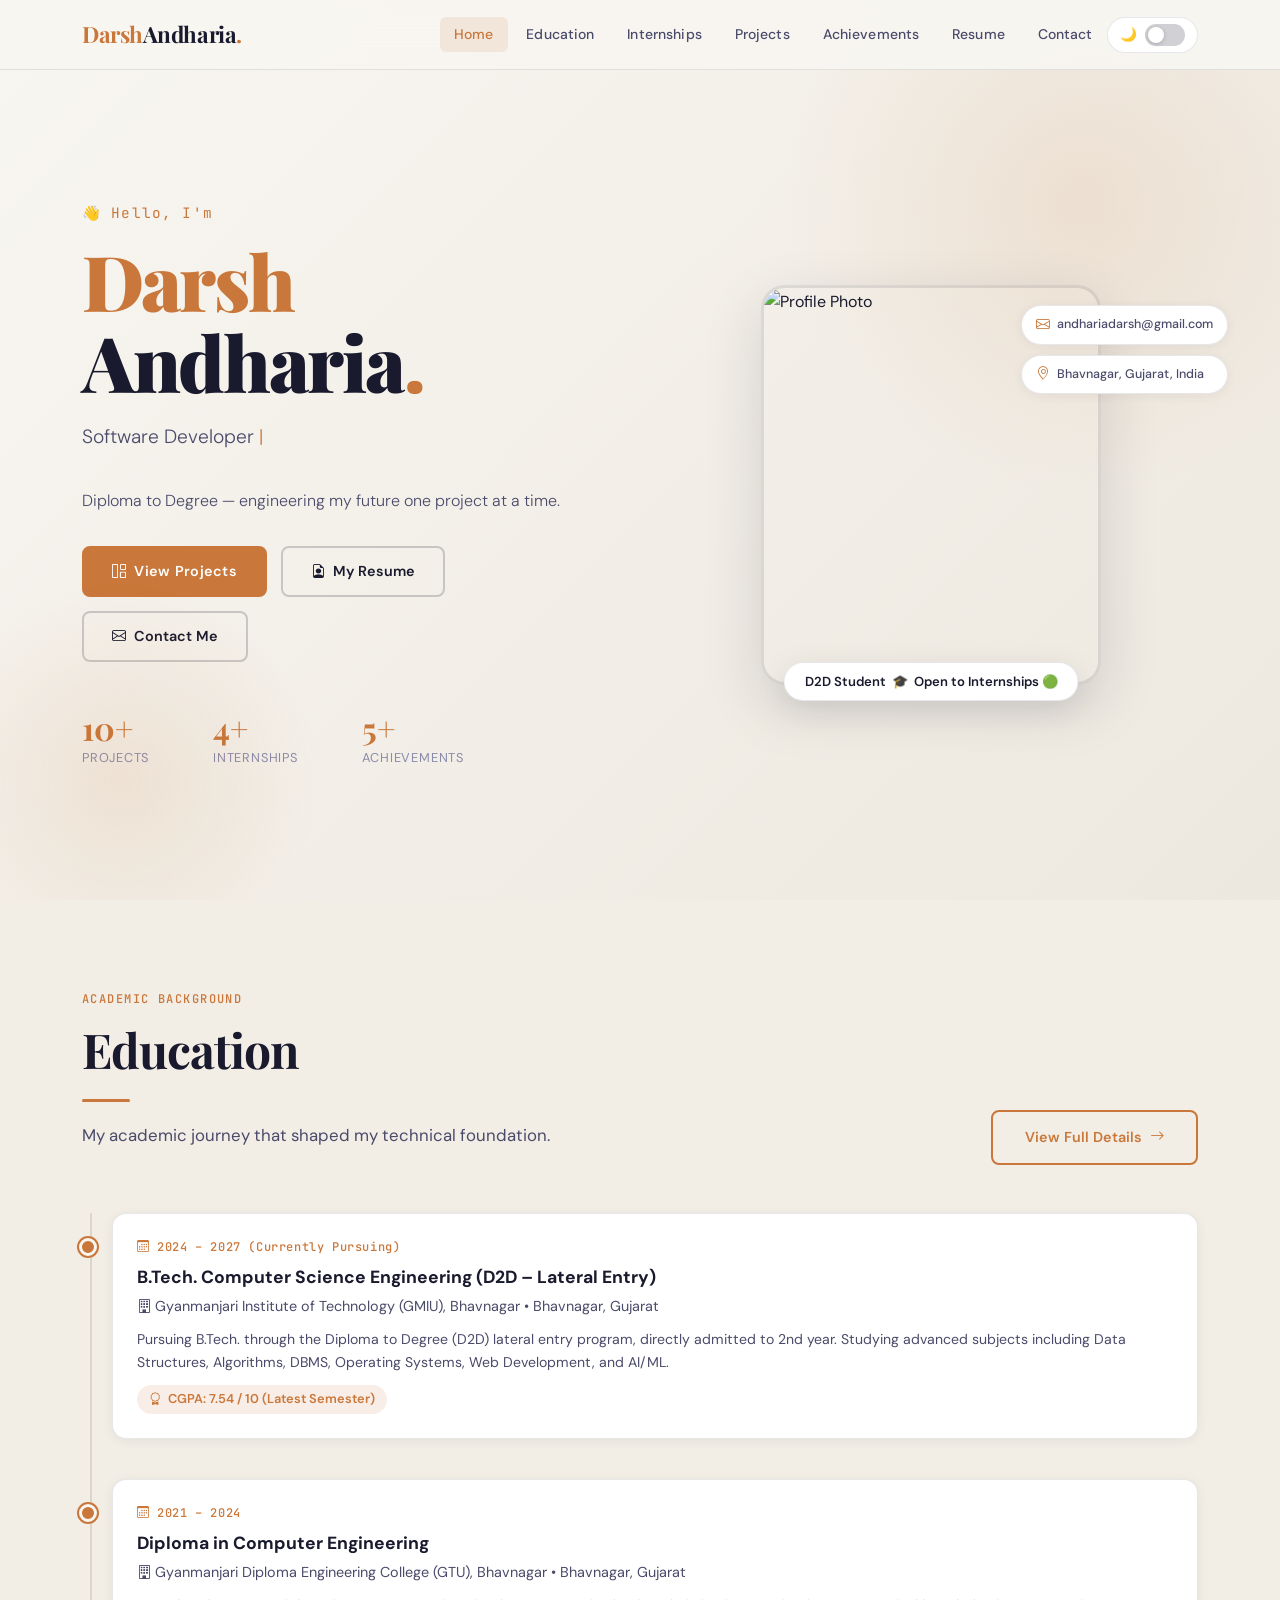
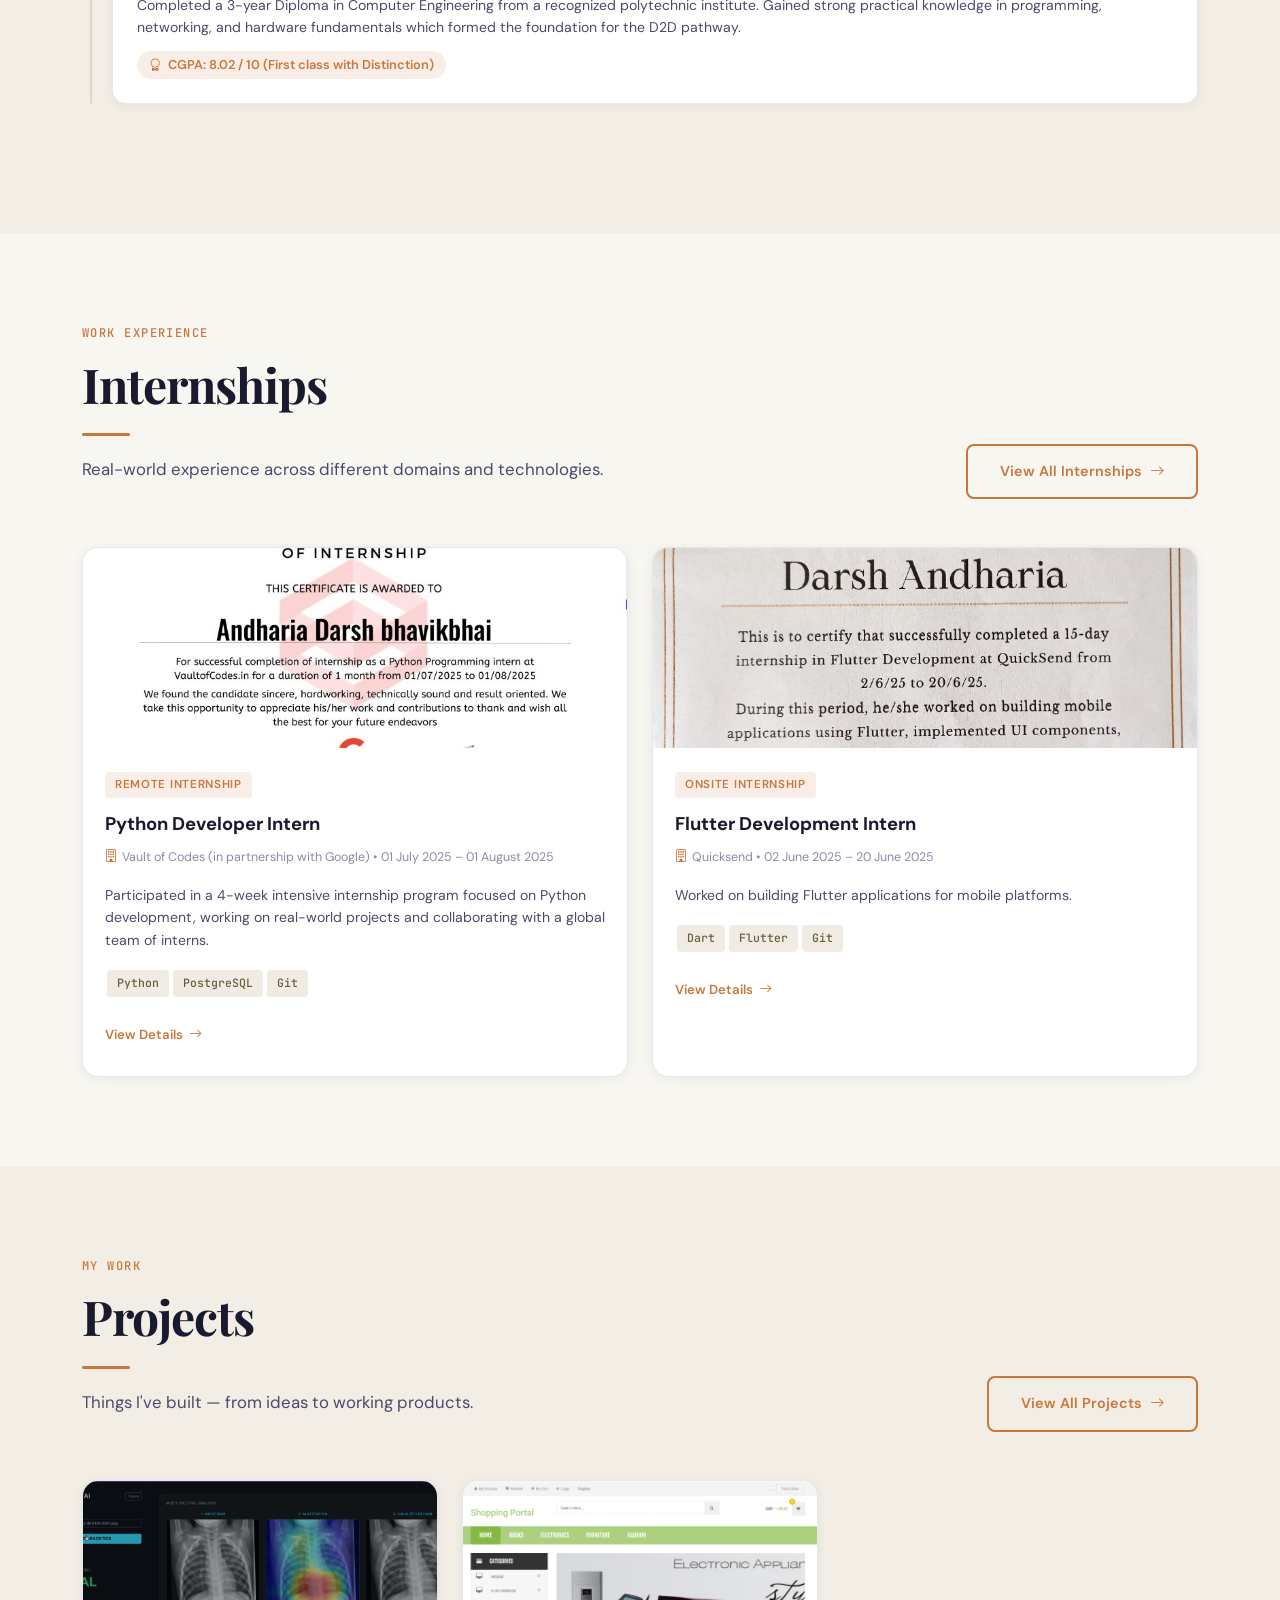
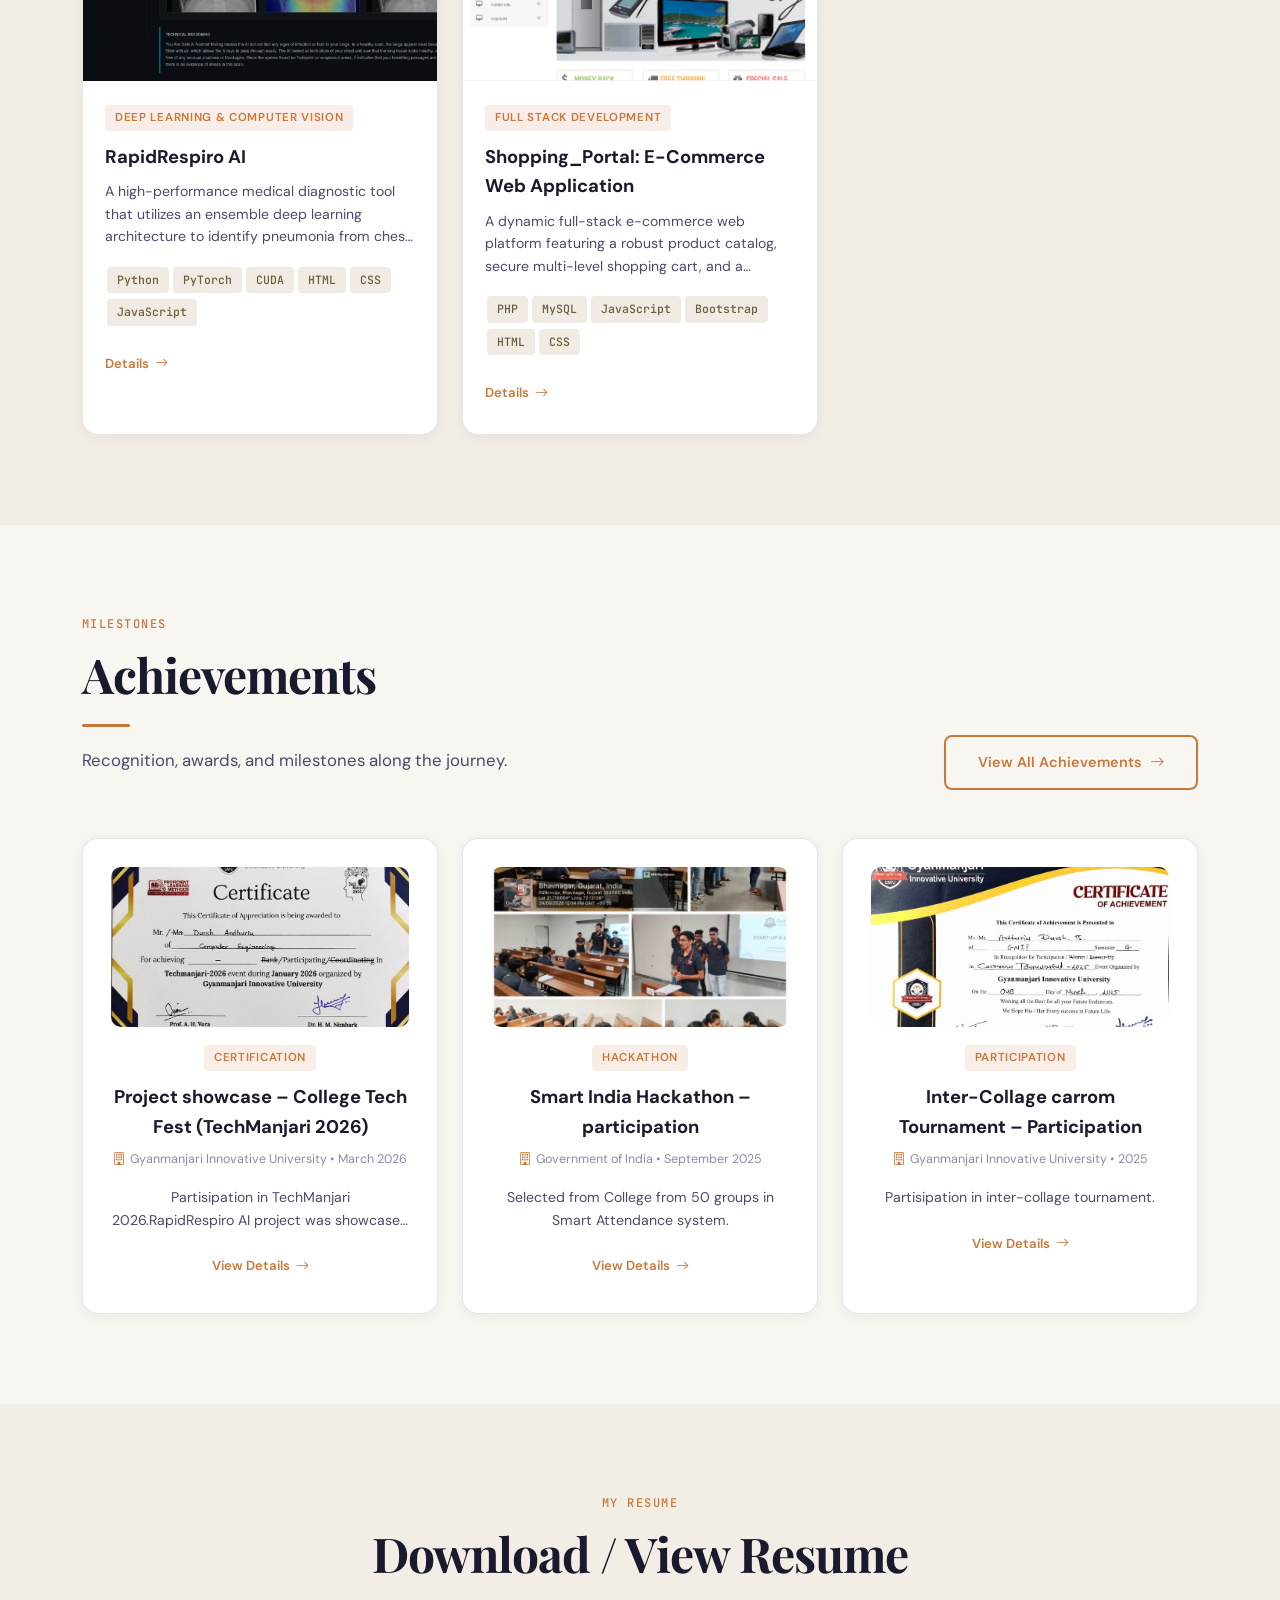
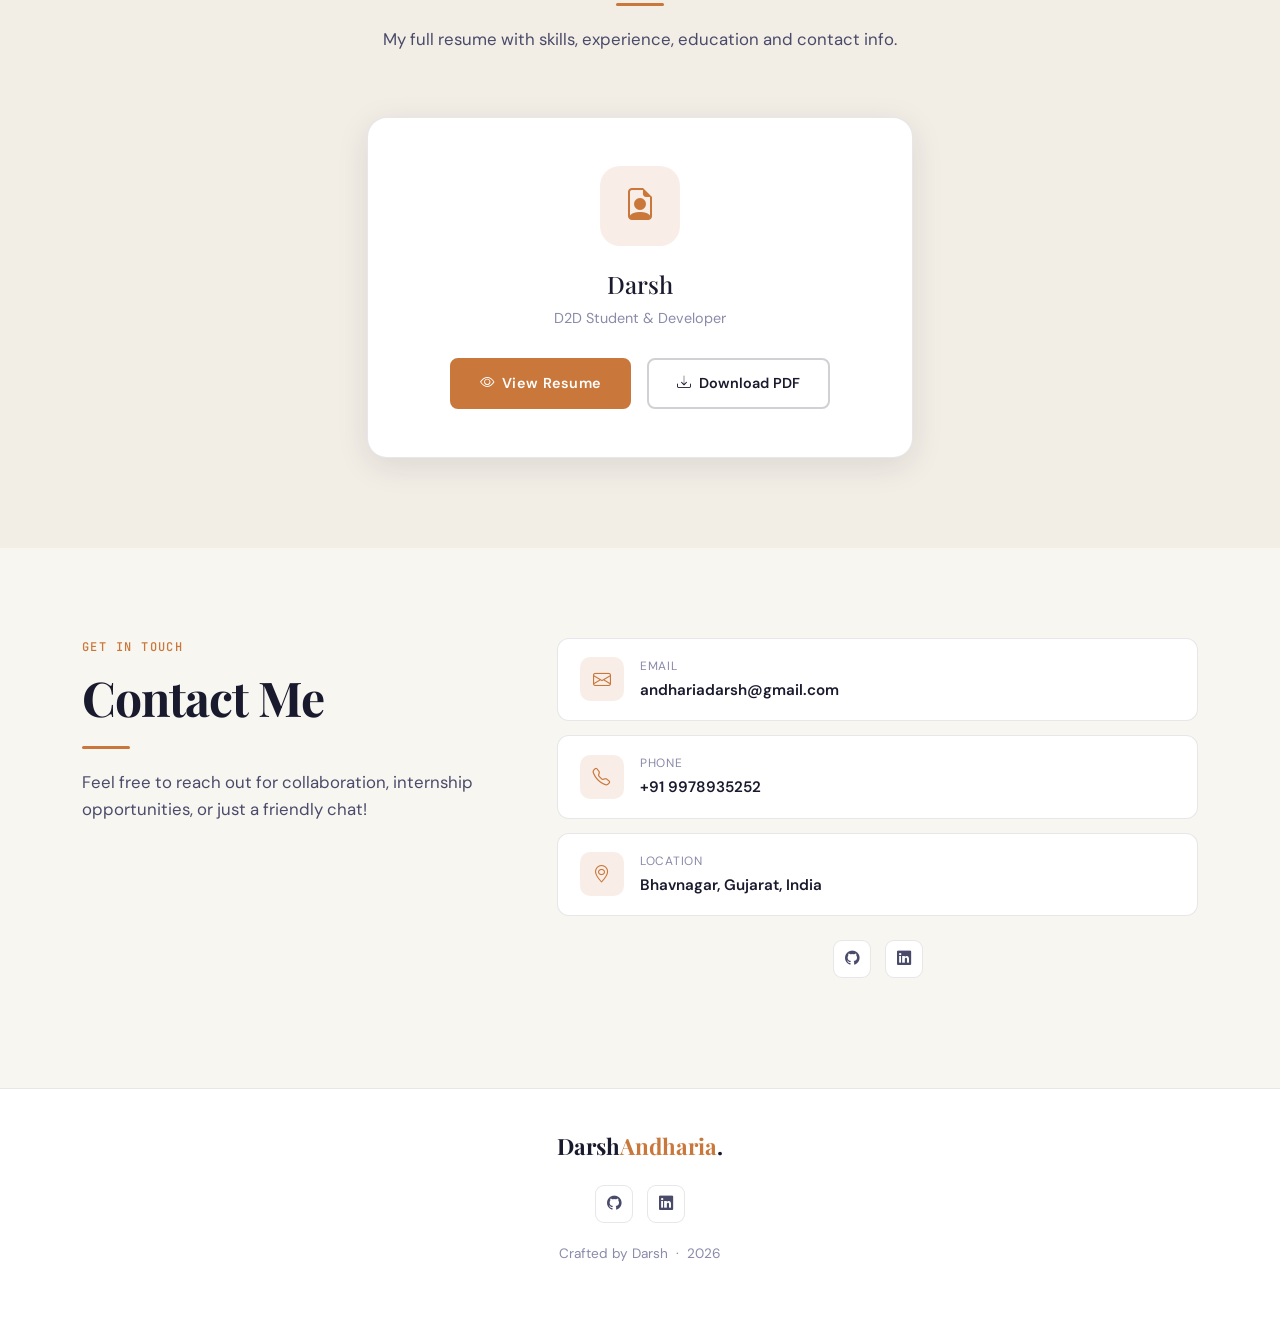
==== index.html @ 73581687 "Add files via upload" ====
<!DOCTYPE html>
<html lang="en" data-theme="light">
<head>
  <meta charset="UTF-8" />
  <meta name="viewport" content="width=device-width, initial-scale=1.0" />
  <meta name="description" content="Portfolio – Education, Internships, Projects & Achievements" />
  <title>Darsh's Portfolio</title>

  <link rel="stylesheet" href="https://cdn.jsdelivr.net/npm/bootstrap@5.3.3/dist/css/bootstrap.min.css" />
  <link rel="stylesheet" href="https://cdn.jsdelivr.net/npm/bootstrap-icons@1.11.3/font/bootstrap-icons.min.css" />
  <link rel="stylesheet" href="css/style.css" />
</head>
<body>

<nav class="navbar navbar-expand-lg">
  <div class="container">
    <a class="navbar-brand" href="index.html">
      <span id="nav-fname">Darsh</span>Andharia<span>.</span>
    </a>

    <div class="d-flex align-items-center gap-3 order-lg-last">
      <div class="theme-toggle" id="themeToggle" title="Toggle theme">
        <span class="toggle-icon" id="toggleIcon">🌙</span>
        <div class="toggle-switch"></div>
      </div>
      <button class="navbar-toggler" type="button" data-bs-toggle="collapse" data-bs-target="#navbarNav">
        <span class="navbar-toggler-icon"></span>
      </button>
    </div>

    <div class="collapse navbar-collapse" id="navbarNav">
      <ul class="navbar-nav ms-auto gap-1 py-2 py-lg-0">
        <li class="nav-item">
          <a class="nav-link" href="#hero" data-section="hero">Home</a>
        </li>
        <li class="nav-item">
          <a class="nav-link" href="#education" data-section="education">Education</a>
        </li>
        <li class="nav-item">
          <a class="nav-link" href="#internships" data-section="internships">Internships</a>
        </li>
        <li class="nav-item">
          <a class="nav-link" href="#projects" data-section="projects">Projects</a>
        </li>
        <li class="nav-item">
          <a class="nav-link" href="#achievements" data-section="achievements">Achievements</a>
        </li>
        <li class="nav-item">
          <a class="nav-link" href="#resume" data-section="resume">Resume</a>
        </li>
        <li class="nav-item">
          <a class="nav-link" href="#contact" data-section="contact">Contact</a>
        </li>
      </ul>
    </div>
  </div>
</nav>

<section id="hero" class="page-offset">
  <div class="container">
    <div class="row align-items-center g-5">
      <div class="col-lg-6 order-2 order-lg-1">
        <p class="hero-greeting animate-fade-in">👋 Hello, I'm</p>
        <h1 class="hero-name animate-fade-in delay-1">
          <span id="hero-firstname">Darsh</span><br />Andharia<span>.</span>
        </h1>
        <p class="hero-tagline animate-fade-in delay-2">
          <span id="typed-role" data-roles="Software Developer,Problem Solver,Tech Enthusiast"></span>
          <span class="typed-cursor">|</span>
        </p>
        <p class="hero-tagline animate-fade-in delay-2" id="hero-tagline" style="font-size:1rem; margin-bottom: 32px;"></p>

        <div class="hero-cta-group animate-fade-in delay-3">
          <a href="#projects" class="btn-primary-custom">
            <i class="bi bi-grid-1x2"></i> View Projects
          </a>
          <a href="resume/resume.pdf" target="_blank" class="btn-outline-custom">
            <i class="bi bi-file-earmark-person"></i> My Resume
          </a>
          <a href="#contact" class="btn-outline-custom">
            <i class="bi bi-envelope"></i> Contact Me
          </a>
        </div>

        <div class="hero-stats animate-fade-in delay-4" id="hero-stats">
          </div>
      </div>

      <div class="col-lg-6 order-1 order-lg-2">
        <div class="hero-image-wrapper">
          <div class="hero-image-frame" id="hero-img-frame">
            </div>
          <div class="hero-image-badge">
            D2D Student &nbsp;<span>🎓</span>&nbsp; Open to Internships <span>🟢</span>
          </div>
          <div class="hero-contact-pills" id="hero-pills">
            </div>
        </div>
      </div>
    </div>
  </div>
</section>

<section id="education" class="section section-alt">
  <div class="container">
    <div class="row mb-5">
      <div class="col-lg-7">
        <span class="section-label">Academic Background</span>
        <h2 class="section-title">Education</h2>
        <div class="section-divider"></div>
        <p class="section-subtitle">My academic journey that shaped my technical foundation.</p>
      </div>
      <div class="col-lg-5 d-flex align-items-end justify-content-lg-end mt-3 mt-lg-0">
        <a href="pages/education.html" class="btn-view-all">
          View Full Details <i class="bi bi-arrow-right"></i>
        </a>
      </div>
    </div>
    <div class="timeline reveal" id="education-timeline">
      </div>
  </div>
</section>

<section id="internships" class="section">
  <div class="container">
    <div class="row mb-5">
      <div class="col-lg-7">
        <span class="section-label">Work Experience</span>
        <h2 class="section-title">Internships</h2>
        <div class="section-divider"></div>
        <p class="section-subtitle">Real-world experience across different domains and technologies.</p>
      </div>
      <div class="col-lg-5 d-flex align-items-end justify-content-lg-end mt-3 mt-lg-0">
        <a href="pages/internships.html" class="btn-view-all">
          View All Internships <i class="bi bi-arrow-right"></i>
        </a>
      </div>
    </div>
    <div class="row g-4" id="internships-grid">
      </div>
  </div>
</section>

<section id="projects" class="section section-alt">
  <div class="container">
    <div class="row mb-5">
      <div class="col-lg-7">
        <span class="section-label">My Work</span>
        <h2 class="section-title">Projects</h2>
        <div class="section-divider"></div>
        <p class="section-subtitle">Things I've built — from ideas to working products.</p>
      </div>
      <div class="col-lg-5 d-flex align-items-end justify-content-lg-end mt-3 mt-lg-0">
        <a href="pages/projects.html" class="btn-view-all">
          View All Projects <i class="bi bi-arrow-right"></i>
        </a>
      </div>
    </div>
    <div class="row g-4" id="projects-grid">
      </div>
  </div>
</section>

<section id="achievements" class="section">
  <div class="container">
    <div class="row mb-5">
      <div class="col-lg-7">
        <span class="section-label">Milestones</span>
        <h2 class="section-title">Achievements</h2>
        <div class="section-divider"></div>
        <p class="section-subtitle">Recognition, awards, and milestones along the journey.</p>
      </div>
      <div class="col-lg-5 d-flex align-items-end justify-content-lg-end mt-3 mt-lg-0">
        <a href="pages/achievements.html" class="btn-view-all">
          View All Achievements <i class="bi bi-arrow-right"></i>
        </a>
      </div>
    </div>
    <div class="row g-4" id="achievements-grid">
      </div>
  </div>
</section>

<section id="resume" class="section section-alt">
  <div class="container">
    <div class="row justify-content-center">
      <div class="col-lg-7 text-center mb-5">
        <span class="section-label">My Resume</span>
        <h2 class="section-title">Download / View Resume</h2>
        <div class="section-divider mx-auto"></div>
        <p class="section-subtitle mx-auto">My full resume with skills, experience, education and contact info.</p>
      </div>
    </div>
    <div class="row justify-content-center">
      <div class="col-lg-6">
        <div class="resume-card reveal">
          <div class="resume-icon"><i class="bi bi-file-earmark-person"></i></div>
          <h3 style="font-family:'Playfair Display',serif;font-size:1.5rem;margin-bottom:8px;" id="resume-name">Darsh Andharia</h3>
          <p style="color:var(--text-muted);font-size:0.9rem;margin-bottom:28px;" id="resume-role">D2D Student & Developer</p>
          <div class="d-flex flex-wrap justify-content-center gap-3">
            <a href="resume/resume.pdf" target="_blank" class="btn-primary-custom">
              <i class="bi bi-eye"></i> View Resume
            </a>
            <a href="resume/resume.pdf" download class="btn-outline-custom">
              <i class="bi bi-download"></i> Download PDF
            </a>
          </div>
        </div>
      </div>
    </div>
  </div>
</section>

<section id="contact" class="section">
  <div class="container">
    <div class="row">
      <div class="col-lg-5 mb-5 mb-lg-0">
        <span class="section-label">Get In Touch</span>
        <h2 class="section-title">Contact Me</h2>
        <div class="section-divider"></div>
        <p class="section-subtitle">
          Feel free to reach out for collaboration, internship opportunities, or just a friendly chat!
        </p>
      </div>
      <div class="col-lg-7">
        <div id="contact-list">
          </div>
        <div class="footer-social mt-4" id="social-links">
          </div>
      </div>
    </div>
  </div>
</section>

<footer>
  <div class="container">
    <div class="footer-brand" id="footer-brand">Darsh<span>Andharia</span>.</div>
    <div class="footer-social" id="footer-social"></div>
    <p class="footer-text">
      Crafted by Darsh &nbsp;·&nbsp; <span id="current-year"></span>
    </p>
  </div>
</footer>

<script src="https://cdn.jsdelivr.net/npm/bootstrap@5.3.3/dist/js/bootstrap.bundle.min.js"></script>
<script src="js/data.js"></script>
<script src="js/main.js"></script>
<script>
/* ---- Populate dynamic content from PORTFOLIO_DATA ---- */
document.addEventListener('DOMContentLoaded', () => {
  const D = PORTFOLIO_DATA;
  if (!D) return;

  /* NAV brand */
  try {
    document.getElementById('nav-fname').textContent = D.personal.firstName;
    document.getElementById('hero-firstname').textContent = D.personal.firstName;
    document.getElementById('typed-role').setAttribute('data-roles', D.personal.typedRoles);
    document.getElementById('hero-tagline').textContent = D.personal.tagline;
  } catch(e) { console.error("Error loading brand strings:", e); }

  /* Hero stats */
  try {
    const statsHtml = `
      <div class="me-4">
        <div class="hero-stat-number">${D.personal.stats.projects}</div>
        <div class="hero-stat-label">Projects</div>
      </div>
      <div class="me-4">
        <div class="hero-stat-number">${D.personal.stats.internships}</div>
        <div class="hero-stat-label">Internships</div>
      </div>
      <div>
        <div class="hero-stat-number">${D.personal.stats.achievements}</div>
        <div class="hero-stat-label">Achievements</div>
      </div>`;
    document.getElementById('hero-stats').innerHTML = statsHtml;
  } catch(e) { console.error("Error loading stats counters:", e); }

  /* Hero image */
  try {
    const imgFrame = document.getElementById('hero-img-frame');
    imgFrame.innerHTML = D.personal.profileImage
      ? `<img src="${D.personal.profileImage}" alt="Profile Photo" />`
      : `<div class="hero-image-placeholder"><i class="bi bi-person-circle"></i><span>Upload profile photo</span></div>`;
  } catch(e) { console.error("Error setting up hero frame:", e); }

  /* Hero contact pills */
  try {
    document.getElementById('hero-pills').innerHTML = `
      <div class="contact-pill"><i class="bi bi-envelope"></i>${D.personal.email}</div>
      <div class="contact-pill"><i class="bi bi-geo-alt"></i>${D.personal.location}</div>`;
  } catch(e) { console.error("Error loading info badges:", e); }

  /* EDUCATION TIMELINE */
  try {
    const timeline = document.getElementById('education-timeline');
    timeline.innerHTML = '';
    D.education.slice(0,2).forEach(edu => {
      timeline.innerHTML += `
        <div class="timeline-item">
          <div class="timeline-dot"></div>
          <div class="timeline-year"><i class="bi bi-calendar3"></i> ${edu.year}</div>
          <div class="timeline-degree">${edu.degree}</div>
          <div class="timeline-school"><i class="bi bi-building"></i> ${edu.school} &bull; ${edu.location}</div>
          <p style="font-size:0.88rem;color:var(--text-secondary);margin-bottom:12px;">${edu.description}</p>
          <span class="timeline-grade"><i class="bi bi-award"></i> ${edu.grade}</span>
        </div>`;
    });
  } catch(e) { console.error("Error processing education row markup:", e); }

  /* INTERNSHIPS GRID */
  try {
    const intGrid = document.getElementById('internships-grid');
    intGrid.innerHTML = '';
    D.internships.slice(0,2).forEach(int => {
      const techTags = int.tech && int.tech.length > 0 
        ? int.tech.map(t => `<span class="tech-tag">${t}</span>`).join('') 
        : '';

      intGrid.innerHTML += `
        <div class="col-md-6 reveal visible">
          <div class="portfolio-card">
            <div class="card-img-wrapper">
              ${int.image
                ? `<img src="${int.image}" alt="${int.title}" />`
                : `<div class="card-img-placeholder"><i class="bi bi-building"></i><span>${int.company}</span></div>`}
            </div>
            <div class="card-body-custom">
              <span class="card-tag">${int.type}</span>
              <div class="card-title-custom">${int.title}</div>
              <div class="card-meta"><i class="bi bi-building"></i>${int.company} &bull; ${int.duration}</div>
              <p class="card-text-custom">${int.description}</p>
              <div class="mb-3">${techTags}</div>
              <a href="pages/internships.html#${int.id}" class="btn-card">View Details <i class="bi bi-arrow-right"></i></a>
            </div>
          </div>
        </div>`;
    });
  } catch(e) { console.error("Error loading internship overview items:", e); }

  /* PROJECTS GRID */
  try {
    const projGrid = document.getElementById('projects-grid');
    projGrid.innerHTML = '';
    D.projects.filter(p=>p.featured).slice(0,3).forEach(proj => {
      const techTags = proj.tech && proj.tech.length > 0 
        ? proj.tech.map(t => `<span class="tech-tag">${t}</span>`).join('') 
        : '';

      projGrid.innerHTML += `
        <div class="col-md-6 col-lg-4 reveal visible">
          <div class="portfolio-card">
            <div class="card-img-wrapper">
              ${proj.image
                ? `<img src="${proj.image}" alt="${proj.title}" />`
                : `<div class="card-img-placeholder"><i class="bi bi-code-slash"></i><span>${proj.category}</span></div>`}
            </div>
            <div class="card-body-custom">
              <span class="card-tag">${proj.category}</span>
              <div class="card-title-custom">${proj.title}</div>
              <p class="card-text-custom">${proj.description}</p>
              <div class="mb-3">${techTags}</div>
              <div class="d-flex gap-3 flex-wrap">
                ${proj.github ? `<a href="${proj.github}" target="_blank" class="btn-card"><i class="bi bi-github"></i> GitHub</a>` : ''}
                ${proj.live ? `<a href="${proj.live}" target="_blank" class="btn-card"><i class="bi bi-box-arrow-up-right"></i> Live</a>` : ''}
                <a href="pages/projects.html#${proj.id}" class="btn-card">Details <i class="bi bi-arrow-right"></i></a>
              </div>
            </div>
          </div>
        </div>`;
    });
  } catch(e) { console.error("Error rendering project grid layout:", e); }

  /* ACHIEVEMENTS GRID */
  try {
    const achGrid = document.getElementById('achievements-grid');
    achGrid.innerHTML = '';
    D.achievements.slice(0,3).forEach(ach => {
      achGrid.innerHTML += `
        <div class="col-md-6 col-lg-4 reveal visible">
          <div class="achievement-card">
            ${ach.image
              ? `<div class="achievement-img-wrapper"><img src="${ach.image}" alt="${ach.title}" /></div>`
              : `<div class="achievement-icon">${ach.icon}</div>`}
            <span class="card-tag">${ach.category}</span>
            <div class="card-title-custom" style="text-align:center;">${ach.title}</div>
            <div class="card-meta" style="justify-content:center;"><i class="bi bi-building"></i>${ach.issuer} &bull; ${ach.date}</div>
            <p class="card-text-custom" style="-webkit-line-clamp:2;">${ach.description}</p>
            <a href="pages/achievements.html#${ach.id}" class="btn-card" style="justify-content:center;">View Details <i class="bi bi-arrow-right"></i></a>
          </div>
        </div>`;
    });
  } catch(e) { console.error("Error processing honors components:", e); }

  /* RESUME */
  try {
    document.getElementById('resume-name').textContent = D.personal.name;
    document.getElementById('resume-role').textContent = D.personal.role;
  } catch(e) { console.error("Error parsing resume labels:", e); }

  /* CONTACT */
  try {
    document.getElementById('contact-list').innerHTML = `
      <a href="mailto:${D.personal.email}" class="contact-item">
        <div class="contact-icon"><i class="bi bi-envelope"></i></div>
        <div><div class="contact-label">Email</div><div class="contact-value">${D.personal.email}</div></div>
      </a>
      <a href="tel:${D.personal.phone}" class="contact-item">
        <div class="contact-icon"><i class="bi bi-telephone"></i></div>
        <div><div class="contact-label">Phone</div><div class="contact-value">${D.personal.phone}</div></div>
      </a>
      <div class="contact-item" style="cursor:default;">
        <div class="contact-icon"><i class="bi bi-geo-alt"></i></div>
        <div><div class="contact-label">Location</div><div class="contact-value">${D.personal.location}</div></div>
      </div>`;

    const socialHtml = `
      <a href="${D.personal.github}" target="_blank" class="social-btn"><i class="bi bi-github"></i></a>
      <a href="${D.personal.linkedin}" target="_blank" class="social-btn"><i class="bi bi-linkedin"></i></a>`;

    document.getElementById('social-links').innerHTML = socialHtml;
    document.getElementById('footer-social').innerHTML = socialHtml;
    document.getElementById('footer-brand').innerHTML = `${D.personal.firstName}<span>${D.personal.lastName}</span>.`;
  } catch(e) { console.error("Error initializing footer links:", e); }
});
</script>

<style>
.typed-cursor{animation:blink 1s step-start infinite;color:var(--accent);}
@keyframes blink{50%{opacity:0;}}
</style>

</body>
</html>
---- css/style.css ----
/* ===== GOOGLE FONTS ===== */
@import url('https://fonts.googleapis.com/css2?family=Playfair+Display:wght@400;600;700;900&family=DM+Sans:wght@300;400;500;600&family=JetBrains+Mono:wght@400;500&display=swap');

/* ===== CSS VARIABLES - LIGHT THEME ===== */
:root {
  --bg-primary: #f8f6f1;
  --bg-secondary: #ffffff;
  --bg-card: #ffffff;
  --bg-navbar: rgba(248, 246, 241, 0.92);
  --text-primary: #1a1a2e;
  --text-secondary: #4a4a6a;
  --text-muted: #8a8aaa;
  --accent: #c9773a;
  --accent-hover: #b5622a;
  --accent-light: rgba(201, 119, 58, 0.12);
  --border: rgba(26, 26, 46, 0.1);
  --border-strong: rgba(26, 26, 46, 0.2);
  --shadow-sm: 0 2px 12px rgba(26, 26, 46, 0.06);
  --shadow-md: 0 8px 32px rgba(26, 26, 46, 0.1);
  --shadow-lg: 0 20px 60px rgba(26, 26, 46, 0.14);
  --gradient-hero: linear-gradient(135deg, #f8f6f1 0%, #ede8df 100%);
  --tag-bg: #f0ece4;
  --tag-text: #6b5c3e;
  --section-alt: #f2ede5;
  --timeline-line: #ddd5c8;
  --navbar-height: 70px;
}

/* ===== DARK THEME ===== */
[data-theme="dark"] {
  --bg-primary: #0f0f1a;
  --bg-secondary: #16162a;
  --bg-card: #1c1c32;
  --bg-navbar: rgba(15, 15, 26, 0.94);
  --text-primary: #e8e6f0;
  --text-secondary: #9d9bb8;
  --text-muted: #5a5878;
  --accent: #e8975a;
  --accent-hover: #f0a86b;
  --accent-light: rgba(232, 151, 90, 0.12);
  --border: rgba(232, 230, 240, 0.08);
  --border-strong: rgba(232, 230, 240, 0.15);
  --shadow-sm: 0 2px 12px rgba(0, 0, 0, 0.3);
  --shadow-md: 0 8px 32px rgba(0, 0, 0, 0.4);
  --shadow-lg: 0 20px 60px rgba(0, 0, 0, 0.5);
  --gradient-hero: linear-gradient(135deg, #0f0f1a 0%, #1a1a30 100%);
  --tag-bg: #252540;
  --tag-text: #9d9bb8;
  --section-alt: #13131f;
  --timeline-line: #252540;
}

/* ===== RESET & BASE ===== */
*, *::before, *::after { box-sizing: border-box; margin: 0; padding: 0; }

html { scroll-behavior: smooth; font-size: 16px; }

body {
  font-family: 'DM Sans', sans-serif;
  background-color: var(--bg-primary);
  color: var(--text-primary);
  transition: background-color 0.35s ease, color 0.35s ease;
  line-height: 1.6;
  overflow-x: hidden;
}

/* ===== TYPOGRAPHY ===== */
h1, h2, h3, h4 { font-family: 'Playfair Display', serif; line-height: 1.2; }
p { color: var(--text-secondary); }
a { text-decoration: none; transition: all 0.25s ease; }
code, .mono { font-family: 'JetBrains Mono', monospace; }

/* ===== SCROLLBAR ===== */
::-webkit-scrollbar { width: 6px; }
::-webkit-scrollbar-track { background: var(--bg-primary); }
::-webkit-scrollbar-thumb { background: var(--accent); border-radius: 3px; }

/* ===== NAVBAR ===== */
.navbar {
  position: fixed;
  top: 0;
  left: 0;
  right: 0;
  height: var(--navbar-height);
  background: var(--bg-navbar);
  backdrop-filter: blur(16px);
  -webkit-backdrop-filter: blur(16px);
  border-bottom: 1px solid var(--border);
  z-index: 1000;
  transition: all 0.35s ease;
}

.navbar-brand {
  font-family: 'Playfair Display', serif;
  font-size: 1.4rem;
  font-weight: 700;
  color: var(--text-primary) !important;
  letter-spacing: -0.02em;
}

.navbar-brand span { color: var(--accent); }

.nav-link {
  font-family: 'DM Sans', sans-serif;
  font-size: 0.875rem;
  font-weight: 500;
  color: var(--text-secondary) !important;
  padding: 0.4rem 0.9rem !important;
  border-radius: 6px;
  letter-spacing: 0.01em;
  position: relative;
}

.nav-link:hover, .nav-link.active {
  color: var(--accent) !important;
  background: var(--accent-light);
}

.navbar-toggler { border: 1px solid var(--border) !important; }
.navbar-toggler-icon { filter: none; }
[data-theme="dark"] .navbar-toggler-icon { filter: invert(1); }

/* ===== THEME TOGGLE ===== */
.theme-toggle {
  display: flex;
  align-items: center;
  gap: 8px;
  cursor: pointer;
  padding: 6px 12px;
  border-radius: 50px;
  border: 1px solid var(--border);
  background: var(--bg-card);
  transition: all 0.25s ease;
}

.theme-toggle:hover { border-color: var(--accent); }

.toggle-switch {
  width: 40px;
  height: 22px;
  background: var(--border-strong);
  border-radius: 11px;
  position: relative;
  transition: background 0.3s ease;
}

.toggle-switch::after {
  content: '';
  position: absolute;
  width: 16px;
  height: 16px;
  border-radius: 50%;
  background: #fff;
  top: 3px;
  left: 3px;
  transition: transform 0.3s ease;
  box-shadow: 0 1px 4px rgba(0,0,0,0.2);
}

[data-theme="dark"] .toggle-switch { background: var(--accent); }
[data-theme="dark"] .toggle-switch::after { transform: translateX(18px); }

.toggle-icon { font-size: 0.85rem; }

/* ===== PAGE OFFSET ===== */
.page-offset { padding-top: var(--navbar-height); }

/* ===== SECTION STYLES ===== */
.section { padding: 90px 0; }
.section-alt { background: var(--section-alt); }

.section-label {
  font-family: 'JetBrains Mono', monospace;
  font-size: 0.75rem;
  font-weight: 500;
  letter-spacing: 0.12em;
  text-transform: uppercase;
  color: var(--accent);
  margin-bottom: 12px;
  display: block;
}

.section-title {
  font-size: clamp(2rem, 4vw, 3rem);
  font-weight: 700;
  color: var(--text-primary);
  margin-bottom: 16px;
  letter-spacing: -0.02em;
}

.section-subtitle {
  font-size: 1.05rem;
  color: var(--text-secondary);
  max-width: 560px;
}

.section-divider {
  width: 48px;
  height: 3px;
  background: var(--accent);
  border-radius: 2px;
  margin: 20px 0;
}

/* ===== HERO SECTION ===== */
#hero {
  min-height: 100vh;
  display: flex;
  align-items: center;
  background: var(--gradient-hero);
  position: relative;
  overflow: hidden;
}

#hero::before {
  content: '';
  position: absolute;
  width: 600px;
  height: 600px;
  border-radius: 50%;
  background: radial-gradient(circle, var(--accent-light) 0%, transparent 70%);
  top: -100px;
  right: -100px;
  pointer-events: none;
}

#hero::after {
  content: '';
  position: absolute;
  width: 400px;
  height: 400px;
  border-radius: 50%;
  background: radial-gradient(circle, var(--accent-light) 0%, transparent 70%);
  bottom: -80px;
  left: -80px;
  pointer-events: none;
}

.hero-greeting {
  font-family: 'JetBrains Mono', monospace;
  font-size: 0.9rem;
  color: var(--accent);
  letter-spacing: 0.08em;
  margin-bottom: 16px;
}

.hero-name {
  font-size: clamp(2.8rem, 6vw, 5rem);
  font-weight: 900;
  letter-spacing: -0.03em;
  line-height: 1.05;
  color: var(--text-primary);
  margin-bottom: 20px;
}

.hero-name span { color: var(--accent); }

.hero-tagline {
  font-size: 1.2rem;
  color: var(--text-secondary);
  font-weight: 300;
  margin-bottom: 36px;
  max-width: 480px;
}

.hero-cta-group { display: flex; flex-wrap: wrap; gap: 14px; margin-bottom: 50px; }

.btn-primary-custom {
  background: var(--accent);
  color: #fff !important;
  border: 2px solid var(--accent);
  padding: 12px 28px;
  border-radius: 8px;
  font-weight: 600;
  font-size: 0.9rem;
  letter-spacing: 0.02em;
  transition: all 0.25s ease;
  display: inline-flex;
  align-items: center;
  gap: 8px;
}

.btn-primary-custom:hover {
  background: var(--accent-hover);
  border-color: var(--accent-hover);
  transform: translateY(-2px);
  box-shadow: 0 8px 24px rgba(201, 119, 58, 0.3);
}

.btn-outline-custom {
  background: transparent;
  color: var(--text-primary) !important;
  border: 2px solid var(--border-strong);
  padding: 12px 28px;
  border-radius: 8px;
  font-weight: 600;
  font-size: 0.9rem;
  transition: all 0.25s ease;
  display: inline-flex;
  align-items: center;
  gap: 8px;
}

.btn-outline-custom:hover {
  border-color: var(--accent);
  color: var(--accent) !important;
  transform: translateY(-2px);
}

.hero-stats {
  display: flex;
  gap: 40px;
  flex-wrap: wrap;
}

.hero-stat-number {
  font-family: 'Playfair Display', serif;
  font-size: 2rem;
  font-weight: 700;
  color: var(--accent);
  line-height: 1;
}

.hero-stat-label {
  font-size: 0.8rem;
  color: var(--text-muted);
  margin-top: 4px;
  text-transform: uppercase;
  letter-spacing: 0.06em;
}

/* ===== PROFILE IMAGE ===== */
.hero-image-wrapper {
  position: relative;
  display: flex;
  justify-content: center;
}

.hero-image-frame {
  width: 340px;
  height: 400px;
  border-radius: 24px;
  overflow: hidden;
  border: 3px solid var(--border);
  box-shadow: var(--shadow-lg);
  position: relative;
}

.hero-image-frame img {
  width: 100%;
  height: 100%;
  object-fit: cover;
}

.hero-image-placeholder {
  width: 100%;
  height: 100%;
  background: var(--section-alt);
  display: flex;
  flex-direction: column;
  align-items: center;
  justify-content: center;
  color: var(--text-muted);
}

.hero-image-placeholder i { font-size: 4rem; margin-bottom: 12px; }

.hero-image-badge {
  position: absolute;
  bottom: -16px;
  left: 50%;
  transform: translateX(-50%);
  background: var(--bg-card);
  border: 1px solid var(--border);
  border-radius: 50px;
  padding: 8px 20px;
  font-size: 0.82rem;
  font-weight: 600;
  color: var(--text-primary);
  white-space: nowrap;
  box-shadow: var(--shadow-md);
}

.hero-image-badge span { color: var(--accent); }

.hero-contact-pills {
  position: absolute;
  top: 20px;
  right: -30px;
  display: flex;
  flex-direction: column;
  gap: 10px;
}

.contact-pill {
  background: var(--bg-card);
  border: 1px solid var(--border);
  border-radius: 50px;
  padding: 8px 14px;
  font-size: 0.78rem;
  font-weight: 500;
  color: var(--text-secondary);
  display: flex;
  align-items: center;
  gap: 7px;
  box-shadow: var(--shadow-sm);
  white-space: nowrap;
}

.contact-pill i { color: var(--accent); font-size: 0.85rem; }

/* ===== CARDS ===== */
.portfolio-card {
  background: var(--bg-card);
  border: 1px solid var(--border);
  border-radius: 16px;
  overflow: hidden;
  transition: all 0.3s ease;
  height: 100%;
  box-shadow: var(--shadow-sm);
}

.portfolio-card:hover {
  transform: translateY(-6px);
  box-shadow: var(--shadow-lg);
  border-color: var(--accent);
}

.card-img-wrapper {
  height: 200px;
  overflow: hidden;
  background: var(--section-alt);
  position: relative;
}

.card-img-wrapper img {
  width: 100%;
  height: 100%;
  object-fit: cover;
  transition: transform 0.4s ease;
}

.portfolio-card:hover .card-img-wrapper img { transform: scale(1.06); }

.card-img-placeholder {
  width: 100%;
  height: 100%;
  display: flex;
  flex-direction: column;
  align-items: center;
  justify-content: center;
  color: var(--text-muted);
}

.card-img-placeholder i { font-size: 2.5rem; margin-bottom: 8px; }

.card-body-custom { padding: 22px; }

.card-tag {
  display: inline-block;
  background: var(--accent-light);
  color: var(--accent);
  font-size: 0.72rem;
  font-weight: 600;
  letter-spacing: 0.06em;
  text-transform: uppercase;
  padding: 4px 10px;
  border-radius: 4px;
  margin-bottom: 12px;
}

.card-title-custom {
  font-size: 1.15rem;
  font-weight: 700;
  color: var(--text-primary);
  margin-bottom: 8px;
}

.card-text-custom {
  font-size: 0.88rem;
  color: var(--text-secondary);
  line-height: 1.6;
  margin-bottom: 16px;
  display: -webkit-box;
  -webkit-line-clamp: 3;
  -webkit-box-orient: vertical;
  overflow: hidden;
}

.card-meta {
  font-size: 0.78rem;
  color: var(--text-muted);
  display: flex;
  align-items: center;
  gap: 5px;
  margin-bottom: 16px;
}

.card-meta i { color: var(--accent); }

.btn-card {
  font-size: 0.82rem;
  font-weight: 600;
  color: var(--accent);
  display: inline-flex;
  align-items: center;
  gap: 6px;
  padding: 8px 0;
  border-bottom: 1.5px solid transparent;
  transition: all 0.2s ease;
}

.btn-card:hover {
  color: var(--accent-hover);
  border-bottom-color: var(--accent);
  gap: 10px;
}

/* ===== TECH TAGS ===== */
.tech-tag {
  display: inline-block;
  background: var(--tag-bg);
  color: var(--tag-text);
  font-size: 0.72rem;
  font-weight: 500;
  padding: 4px 10px;
  border-radius: 4px;
  margin: 3px 2px;
  font-family: 'JetBrains Mono', monospace;
}

/* ===== TIMELINE (Education) ===== */
.timeline { position: relative; padding-left: 30px; }

.timeline::before {
  content: '';
  position: absolute;
  left: 8px;
  top: 0;
  bottom: 0;
  width: 2px;
  background: var(--timeline-line);
  border-radius: 2px;
}

.timeline-item {
  position: relative;
  margin-bottom: 40px;
  background: var(--bg-card);
  border: 1px solid var(--border);
  border-radius: 14px;
  padding: 24px;
  box-shadow: var(--shadow-sm);
  transition: all 0.3s ease;
}

.timeline-item:hover {
  border-color: var(--accent);
  box-shadow: var(--shadow-md);
  transform: translateX(4px);
}

.timeline-dot {
  position: absolute;
  left: -34px;
  top: 24px;
  width: 18px;
  height: 18px;
  border-radius: 50%;
  background: var(--accent);
  border: 3px solid var(--bg-primary);
  box-shadow: 0 0 0 2px var(--accent);
}

.timeline-year {
  font-family: 'JetBrains Mono', monospace;
  font-size: 0.75rem;
  color: var(--accent);
  font-weight: 500;
  letter-spacing: 0.05em;
  margin-bottom: 6px;
}

.timeline-degree {
  font-size: 1.1rem;
  font-weight: 700;
  color: var(--text-primary);
  margin-bottom: 4px;
}

.timeline-school {
  font-size: 0.9rem;
  color: var(--text-secondary);
  margin-bottom: 10px;
}

.timeline-grade {
  display: inline-flex;
  align-items: center;
  gap: 6px;
  background: var(--accent-light);
  color: var(--accent);
  font-size: 0.8rem;
  font-weight: 600;
  padding: 4px 12px;
  border-radius: 20px;
}

/* ===== ACHIEVEMENTS ===== */
.achievement-card {
  background: var(--bg-card);
  border: 1px solid var(--border);
  border-radius: 16px;
  padding: 28px;
  text-align: center;
  transition: all 0.3s ease;
  box-shadow: var(--shadow-sm);
  height: 100%;
}

.achievement-card:hover {
  transform: translateY(-5px);
  box-shadow: var(--shadow-lg);
  border-color: var(--accent);
}

.achievement-icon {
  width: 64px;
  height: 64px;
  background: var(--accent-light);
  border-radius: 16px;
  display: flex;
  align-items: center;
  justify-content: center;
  margin: 0 auto 18px;
  font-size: 1.6rem;
  color: var(--accent);
}

.achievement-img-wrapper {
  width: 100%;
  height: 160px;
  border-radius: 10px;
  overflow: hidden;
  margin-bottom: 16px;
  background: var(--section-alt);
}

.achievement-img-wrapper img {
  width: 100%;
  height: 100%;
  object-fit: cover;
}

/* ===== RESUME SECTION ===== */
.resume-card {
  background: var(--bg-card);
  border: 1px solid var(--border);
  border-radius: 20px;
  padding: 48px;
  text-align: center;
  box-shadow: var(--shadow-md);
}

.resume-icon {
  width: 80px;
  height: 80px;
  background: var(--accent-light);
  border-radius: 20px;
  display: flex;
  align-items: center;
  justify-content: center;
  margin: 0 auto 24px;
  font-size: 2rem;
  color: var(--accent);
}

/* ===== CONTACT SECTION ===== */
.contact-item {
  display: flex;
  align-items: center;
  gap: 16px;
  padding: 18px 22px;
  background: var(--bg-card);
  border: 1px solid var(--border);
  border-radius: 12px;
  margin-bottom: 14px;
  transition: all 0.25s ease;
  text-decoration: none;
}

.contact-item:hover {
  border-color: var(--accent);
  transform: translateX(4px);
  box-shadow: var(--shadow-sm);
}

.contact-icon {
  width: 44px;
  height: 44px;
  background: var(--accent-light);
  border-radius: 10px;
  display: flex;
  align-items: center;
  justify-content: center;
  color: var(--accent);
  font-size: 1.1rem;
  flex-shrink: 0;
}

.contact-label {
  font-size: 0.75rem;
  color: var(--text-muted);
  text-transform: uppercase;
  letter-spacing: 0.06em;
  margin-bottom: 2px;
}

.contact-value {
  font-size: 0.95rem;
  font-weight: 600;
  color: var(--text-primary);
}

/* ===== VIEW ALL BUTTON ===== */
.view-all-wrapper { text-align: center; margin-top: 48px; }

.btn-view-all {
  display: inline-flex;
  align-items: center;
  gap: 8px;
  padding: 14px 32px;
  border-radius: 8px;
  font-weight: 600;
  font-size: 0.9rem;
  border: 2px solid var(--accent);
  color: var(--accent);
  background: transparent;
  transition: all 0.25s ease;
  text-decoration: none;
}

.btn-view-all:hover {
  background: var(--accent);
  color: #fff;
  transform: translateY(-2px);
  box-shadow: 0 8px 24px rgba(201, 119, 58, 0.25);
}

/* ===== FOOTER ===== */
footer {
  background: var(--bg-secondary);
  border-top: 1px solid var(--border);
  padding: 40px 0;
  text-align: center;
}

.footer-brand {
  font-family: 'Playfair Display', serif;
  font-size: 1.4rem;
  font-weight: 700;
  color: var(--text-primary);
  margin-bottom: 8px;
}

.footer-brand span { color: var(--accent); }

.footer-text { font-size: 0.85rem; color: var(--text-muted); }

.footer-social { display: flex; justify-content: center; gap: 14px; margin: 20px 0; }

.social-btn {
  width: 38px;
  height: 38px;
  border-radius: 9px;
  border: 1px solid var(--border);
  display: flex;
  align-items: center;
  justify-content: center;
  color: var(--text-secondary);
  font-size: 0.9rem;
  transition: all 0.25s ease;
  background: var(--bg-card);
}

.social-btn:hover {
  color: var(--accent);
  border-color: var(--accent);
  transform: translateY(-2px);
}

/* ===== DETAIL PAGE ===== */
.detail-hero {
  background: var(--gradient-hero);
  padding: 80px 0 60px;
  margin-bottom: 0;
}

.detail-hero .back-link {
  display: inline-flex;
  align-items: center;
  gap: 8px;
  color: var(--text-muted);
  font-size: 0.85rem;
  font-weight: 500;
  margin-bottom: 28px;
  transition: all 0.2s ease;
}

.detail-hero .back-link:hover { color: var(--accent); gap: 12px; }

.detail-title {
  font-size: clamp(2rem, 4vw, 3.2rem);
  font-weight: 900;
  letter-spacing: -0.03em;
  color: var(--text-primary);
}

.detail-badge {
  display: inline-block;
  background: var(--accent-light);
  color: var(--accent);
  font-size: 0.78rem;
  font-weight: 600;
  letter-spacing: 0.06em;
  text-transform: uppercase;
  padding: 5px 14px;
  border-radius: 5px;
  margin-bottom: 14px;
}

.detail-content {
  padding: 60px 0;
}

.detail-image-main {
  border-radius: 16px;
  overflow: hidden;
  border: 1px solid var(--border);
  box-shadow: var(--shadow-lg);
  margin-bottom: 36px;
  max-height: 480px;
}

.detail-image-main img {
  width: 100%;
  height: 100%;
  object-fit: cover;
}

.detail-image-placeholder {
  height: 300px;
  background: var(--section-alt);
  display: flex;
  flex-direction: column;
  align-items: center;
  justify-content: center;
  color: var(--text-muted);
}

.detail-image-placeholder i { font-size: 3.5rem; margin-bottom: 14px; }

.info-box {
  background: var(--bg-card);
  border: 1px solid var(--border);
  border-radius: 14px;
  padding: 24px;
  margin-bottom: 20px;
}

.info-box-label {
  font-size: 0.72rem;
  font-weight: 600;
  text-transform: uppercase;
  letter-spacing: 0.08em;
  color: var(--text-muted);
  margin-bottom: 6px;
}

.info-box-value {
  font-size: 1rem;
  font-weight: 600;
  color: var(--text-primary);
}

/* ===== GALLERY GRID ===== */
.gallery-grid {
  display: grid;
  grid-template-columns: repeat(auto-fill, minmax(240px, 1fr));
  gap: 16px;
  margin-top: 28px;
}

.gallery-item {
  border-radius: 12px;
  overflow: hidden;
  aspect-ratio: 4/3;
  border: 1px solid var(--border);
  cursor: zoom-in;
  transition: all 0.3s ease;
  background: var(--section-alt);
}

.gallery-item img {
  width: 100%;
  height: 100%;
  object-fit: cover;
  transition: transform 0.4s ease;
}

.gallery-item:hover { box-shadow: var(--shadow-md); }
.gallery-item:hover img { transform: scale(1.06); }

/* ===== RESPONSIVE ===== */
@media (max-width: 991px) {
  .hero-contact-pills { display: none; }
  .hero-image-frame { width: 280px; height: 340px; }
  .resume-card { padding: 32px 24px; }
}

@media (max-width: 767px) {
  .section { padding: 60px 0; }
  #hero { padding: 100px 0 60px; }
  .hero-image-frame { width: 220px; height: 260px; margin: 40px auto 30px; }
  .hero-stats { gap: 24px; }
  .hero-cta-group { gap: 10px; }
  .timeline { padding-left: 20px; }
  .timeline-dot { left: -24px; }
}

/* ===== ANIMATIONS ===== */
@keyframes fadeInUp {
  from { opacity: 0; transform: translateY(28px); }
  to   { opacity: 1; transform: translateY(0); }
}

.animate-fade-in { animation: fadeInUp 0.6s ease forwards; }
.delay-1 { animation-delay: 0.1s; }
.delay-2 { animation-delay: 0.2s; }
.delay-3 { animation-delay: 0.3s; }
.delay-4 { animation-delay: 0.4s; }

/* ===== SCROLL REVEAL ===== */
.reveal { opacity: 0; transform: translateY(24px); transition: opacity 0.6s ease, transform 0.6s ease; }
.reveal.visible { opacity: 1; transform: translateY(0); }

/* ===== ACTIVE NAV HIGHLIGHT ===== */
.nav-link.active-section {
  color: var(--accent) !important;
  background: var(--accent-light);
}
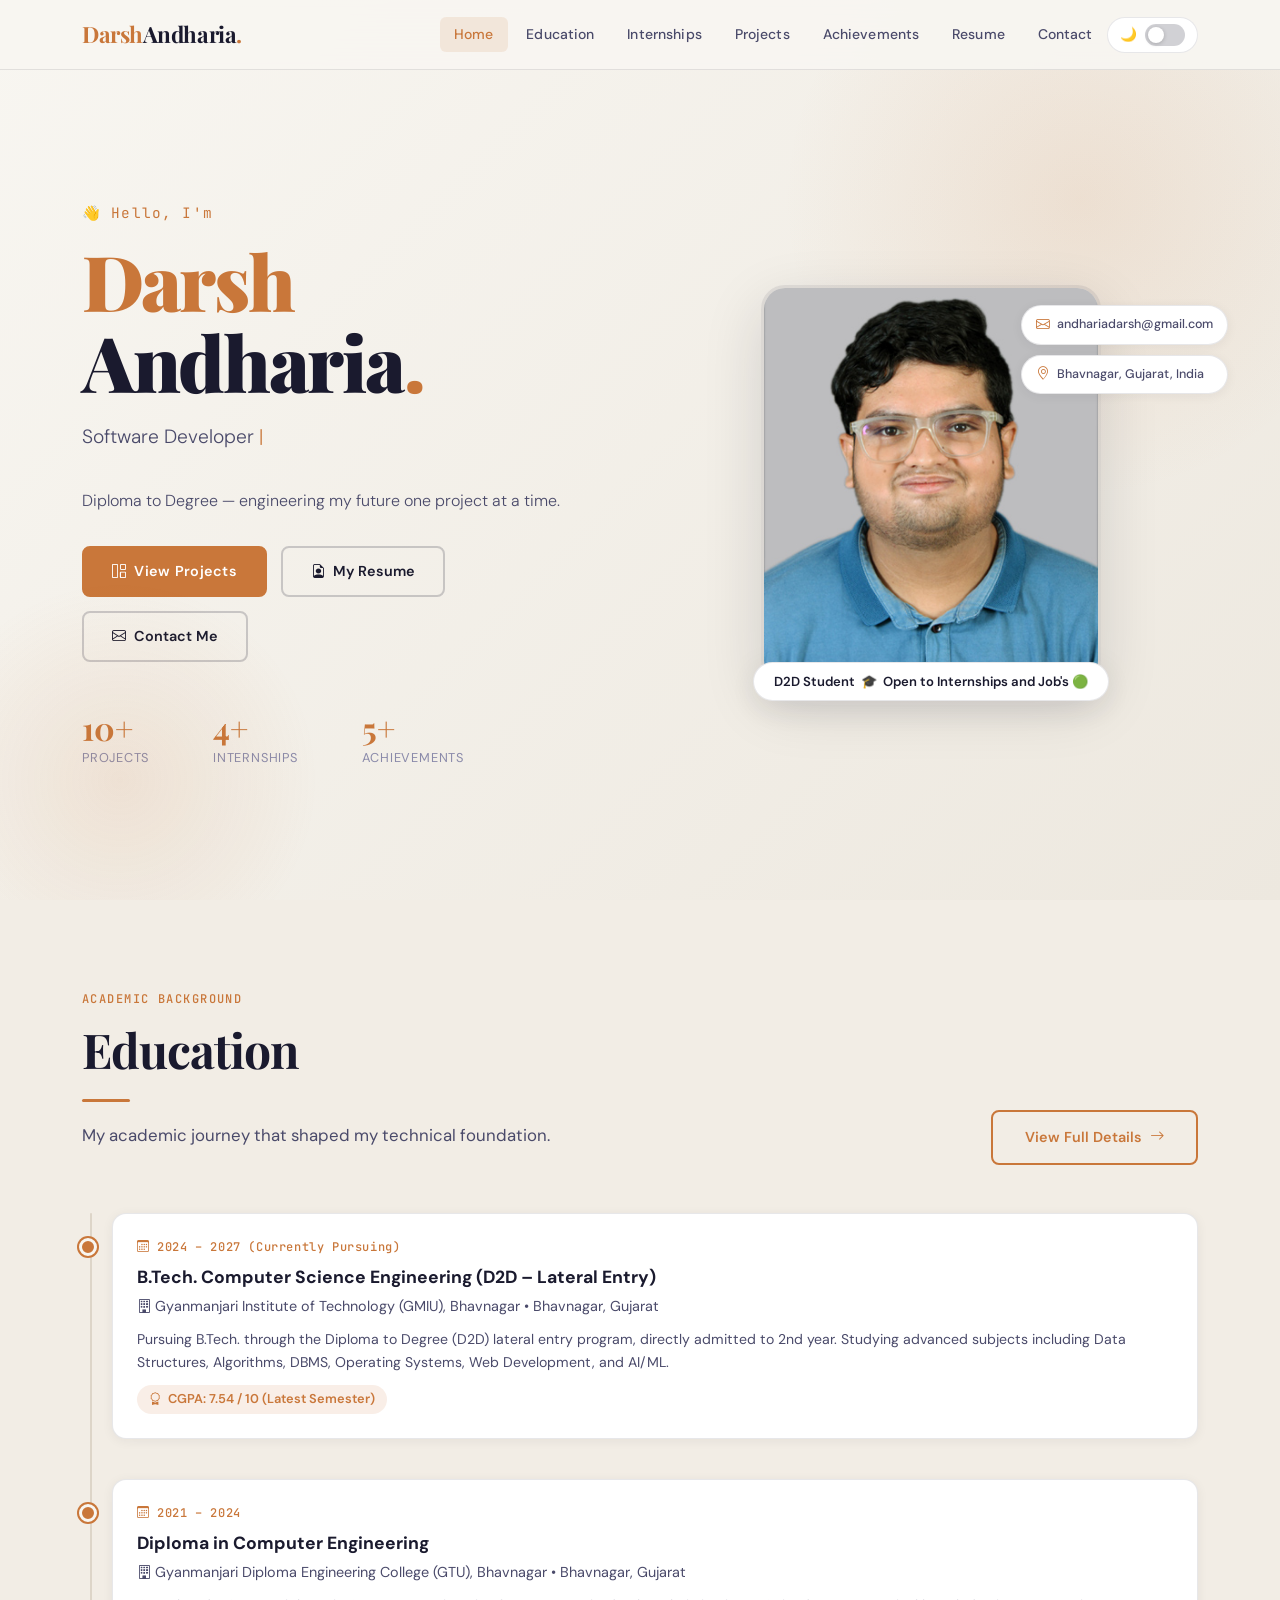
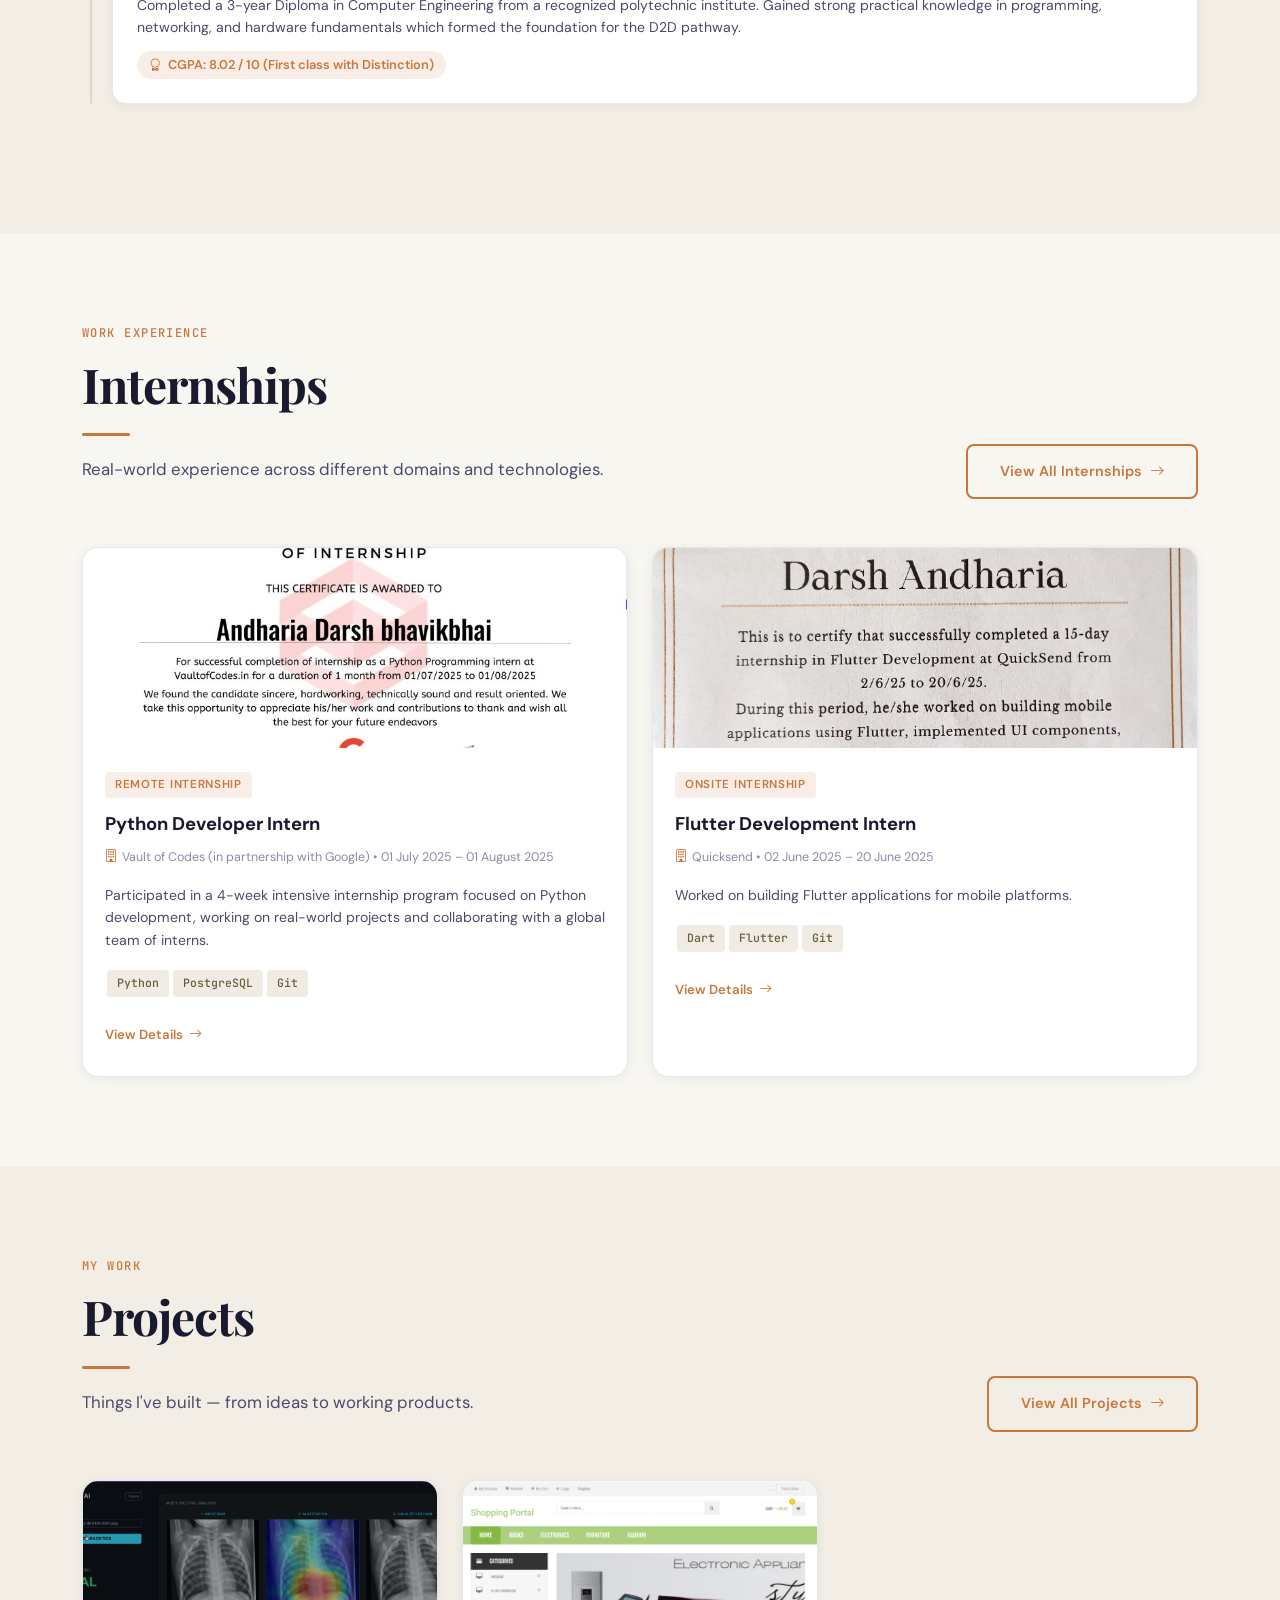
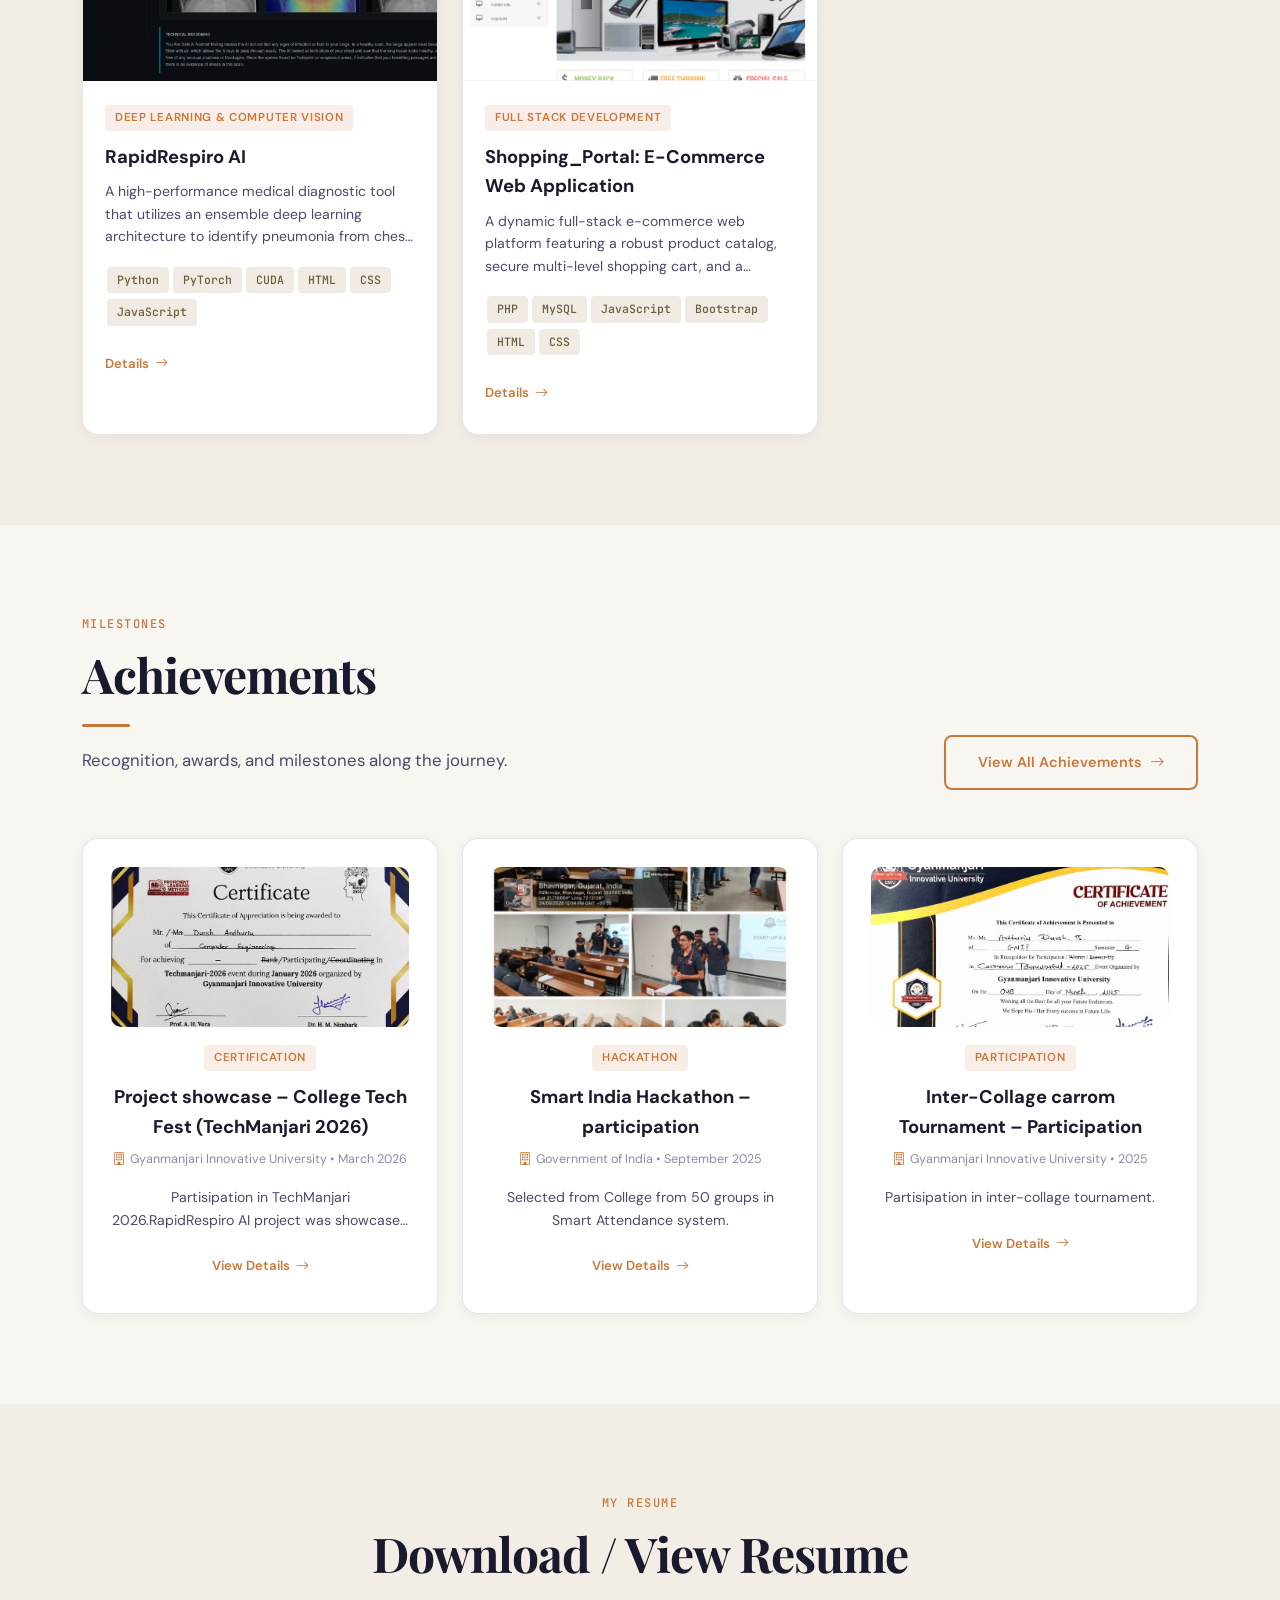
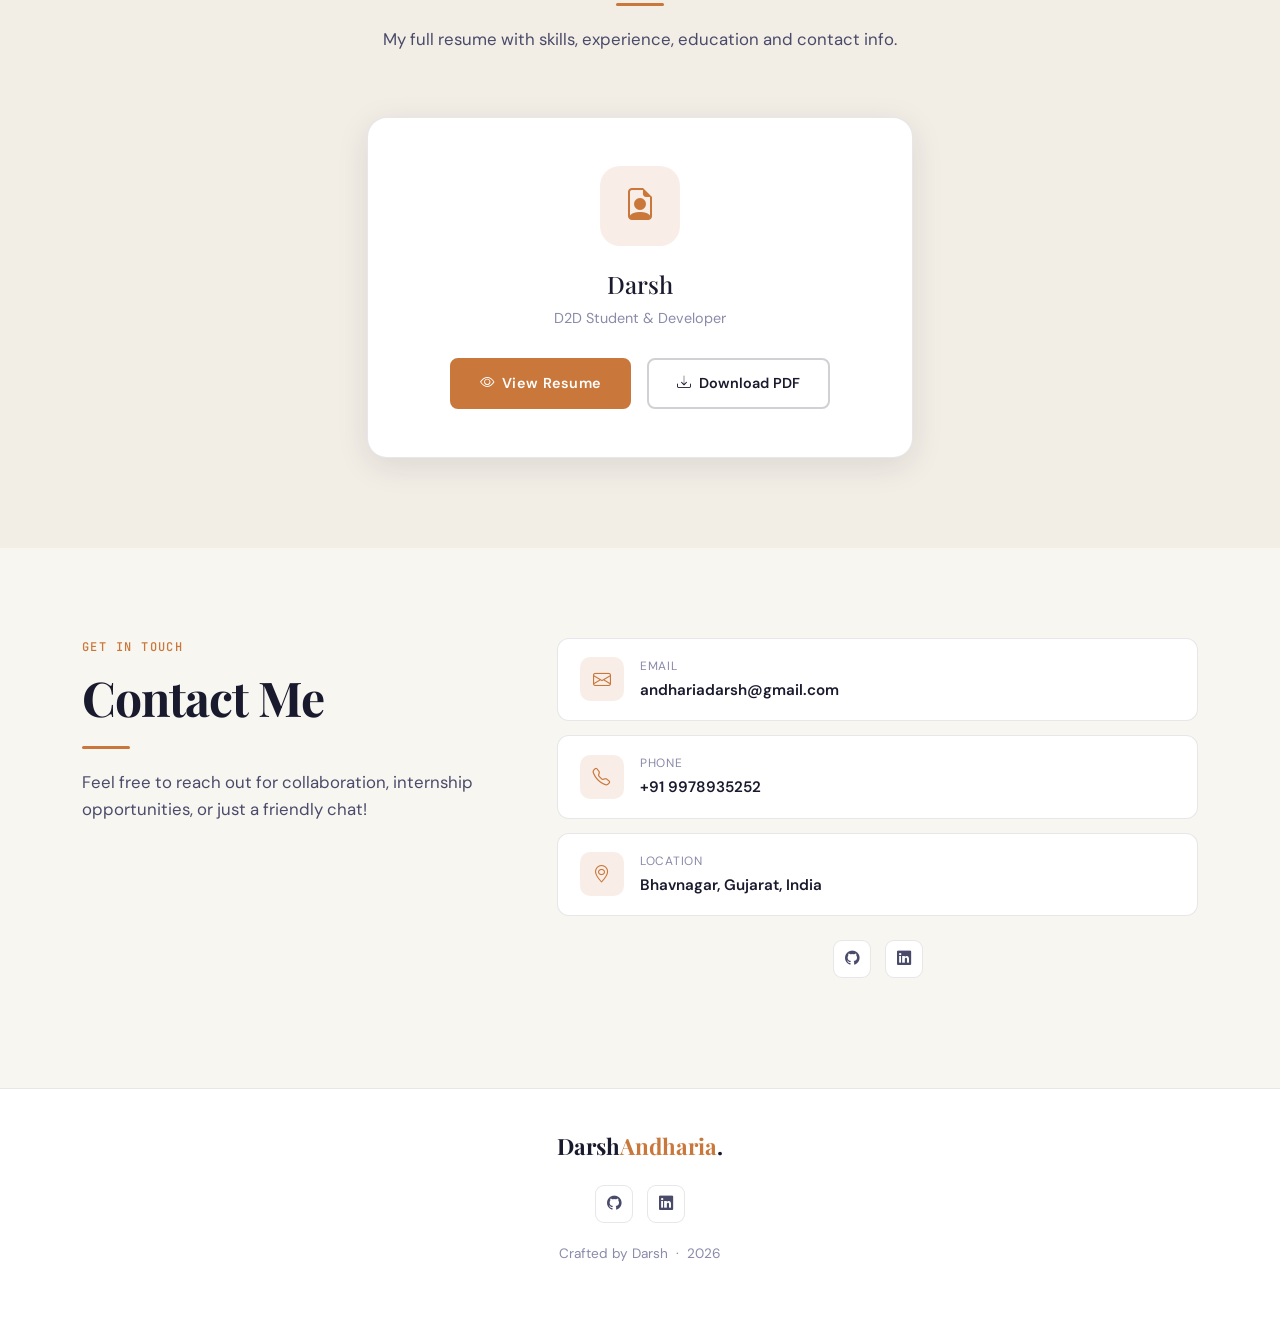
==== commit d712c718: "Update internship text in hero image badge" ====
--- a/index.html
+++ b/index.html
@@ -91,7 +91,7 @@
           <div class="hero-image-frame" id="hero-img-frame">
             </div>
           <div class="hero-image-badge">
-            D2D Student &nbsp;<span>🎓</span>&nbsp; Open to Internships <span>🟢</span>
+            D2D Student &nbsp;<span>🎓</span>&nbsp; Open to Internships and Job's <span>🟢</span>
           </div>
           <div class="hero-contact-pills" id="hero-pills">
             </div>
@@ -432,4 +432,4 @@
 </style>
 
 </body>
-</html>+</html>
--- a/css/style.css
+++ b/css/style.css
@@ -789,7 +789,7 @@
   transform: translateY(-2px);
 }
 
-/* ===== DETAIL PAGE ===== */
+/* ===== DETAIL PAGE LAYOUTS ===== */
 .detail-hero {
   background: var(--gradient-hero);
   padding: 80px 0 60px;
@@ -829,9 +829,7 @@
   margin-bottom: 14px;
 }
 
-.detail-content {
-  padding: 60px 0;
-}
+.detail-content { padding: 60px 0; }
 
 .detail-image-main {
   border-radius: 16px;
@@ -877,45 +875,28 @@
   margin-bottom: 6px;
 }
 
-.info-box-value {
-  font-size: 1rem;
-  font-weight: 600;
-  color: var(--text-primary);
-}
-
-/* ===== GALLERY GRID ===== */
-.gallery-grid {
-  display: grid;
-  grid-template-columns: repeat(auto-fill, minmax(240px, 1fr));
-  gap: 16px;
-  margin-top: 28px;
-}
-
-.gallery-item {
-  border-radius: 12px;
-  overflow: hidden;
-  aspect-ratio: 4/3;
-  border: 1px solid var(--border);
-  cursor: zoom-in;
-  transition: all 0.3s ease;
-  background: var(--section-alt);
-}
-
-.gallery-item img {
-  width: 100%;
-  height: 100%;
-  object-fit: cover;
-  transition: transform 0.4s ease;
-}
-
-.gallery-item:hover { box-shadow: var(--shadow-md); }
-.gallery-item:hover img { transform: scale(1.06); }
-
-/* ===== RESPONSIVE ===== */
+.info-box-value { font-size: 1rem; font-weight: 600; color: var(--text-primary); }
+
+/* ===== RESPONSIVE BREAKPOINTS ===== */
 @media (max-width: 991px) {
   .hero-contact-pills { display: none; }
   .hero-image-frame { width: 280px; height: 340px; }
   .resume-card { padding: 32px 24px; }
+
+  /* CRITICAL MOBILE NAV OVERLAP FIX */
+  .navbar-collapse {
+    background: var(--bg-secondary);
+    border-radius: 12px;
+    margin-top: 10px;
+    padding: 15px;
+    box-shadow: var(--shadow-lg);
+    border: 1px solid var(--border);
+    position: relative;
+    z-index: 1100;
+  }
+  #hero.page-offset {
+    padding-top: calc(var(--navbar-height) + 20px) !important;
+  }
 }
 
 @media (max-width: 767px) {
@@ -944,8 +925,4 @@
 .reveal { opacity: 0; transform: translateY(24px); transition: opacity 0.6s ease, transform 0.6s ease; }
 .reveal.visible { opacity: 1; transform: translateY(0); }
 
-/* ===== ACTIVE NAV HIGHLIGHT ===== */
-.nav-link.active-section {
-  color: var(--accent) !important;
-  background: var(--accent-light);
-}
+.nav-link.active-section { color: var(--accent) !important; background: var(--accent-light); }
